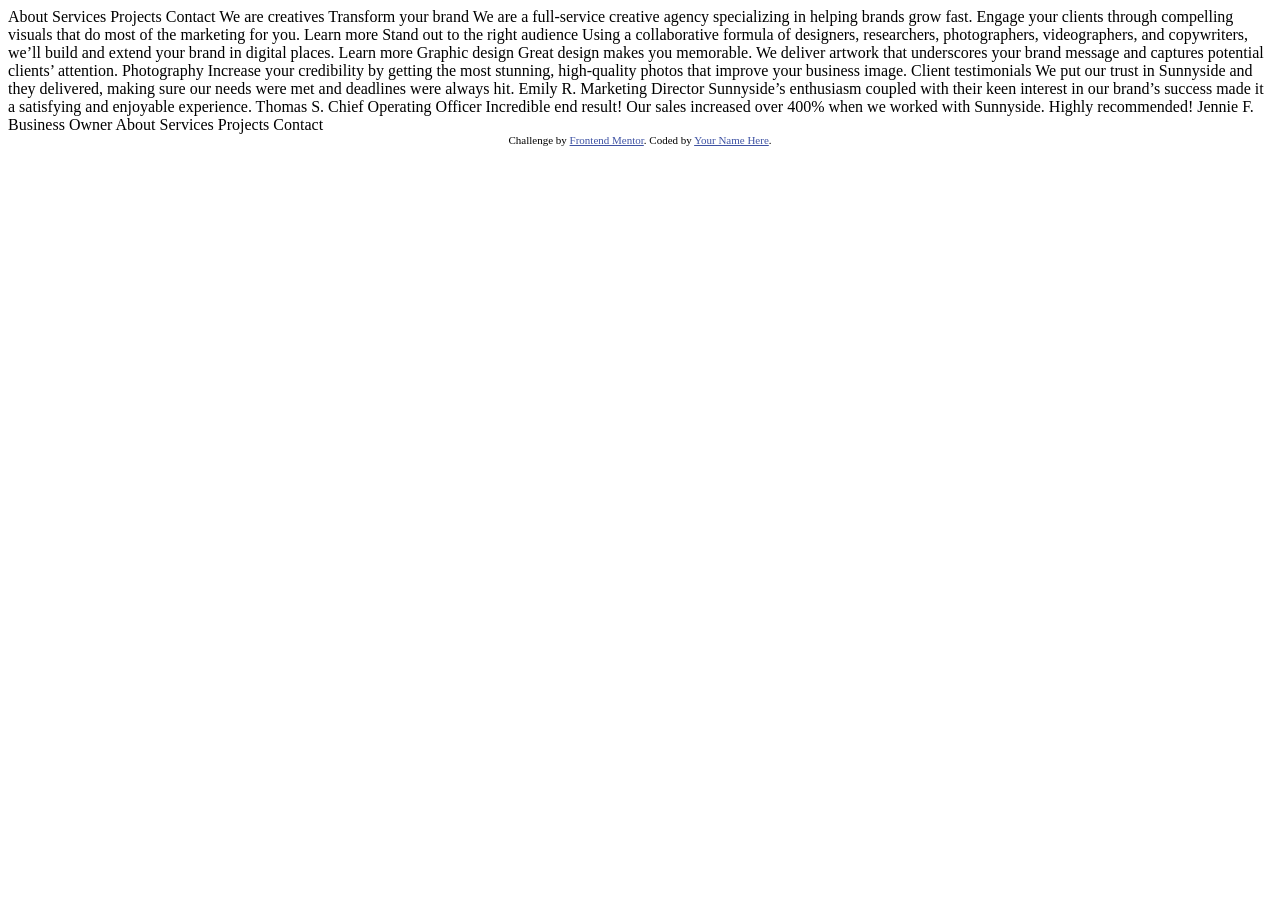
==== index.html @ 924236e4 "first commit" ====
<!DOCTYPE html>
<html lang="en">
<head>
  <meta charset="UTF-8">
  <meta name="viewport" content="width=device-width, initial-scale=1.0"> <!-- displays site properly based on user's device -->

  <link rel="icon" type="image/png" sizes="32x32" href="./images/favicon-32x32.png">
  
  <title>Frontend Mentor | Sunnyside agency landing page</title>

  <!-- Feel free to remove these styles or customise in your own stylesheet 👍 -->
  <style>
    .attribution { font-size: 0.6875rem; text-align: center; }
    .attribution a { color: hsl(228, 45%, 44%); }
  </style>
</head>
<body>
  About
  Services
  Projects
  Contact

  We are creatives

  Transform your brand

  We are a full-service creative agency specializing in helping brands grow fast. 
  Engage your clients through compelling visuals that do most of the marketing for you.

  Learn more

  Stand out to the right audience

  Using a collaborative formula of designers, researchers, photographers, videographers, and copywriters, we’ll build and extend your brand in digital places. 

  Learn more

  Graphic design
  Great design makes you memorable. We deliver artwork that underscores your brand message and captures potential clients’ attention.

  Photography
  Increase your credibility by getting the most stunning, high-quality photos that improve your business image.

  Client testimonials

  We put our trust in Sunnyside and they delivered, making sure our needs were met and deadlines were always hit.
  Emily R.
  Marketing Director

  Sunnyside’s enthusiasm coupled with their keen interest in our brand’s success made it a satisfying and enjoyable experience.
  Thomas S.
  Chief Operating Officer

  Incredible end result! Our sales increased over 400% when we worked with Sunnyside. Highly recommended!
  Jennie F.
  Business Owner

  About
  Services
  Projects
  Contact

  <footer class="attribution">
    Challenge by <a href="https://www.frontendmentor.io?ref=challenge">Frontend Mentor</a>. 
    Coded by <a href="#">Your Name Here</a>.
  </footer>
</body>
</html>
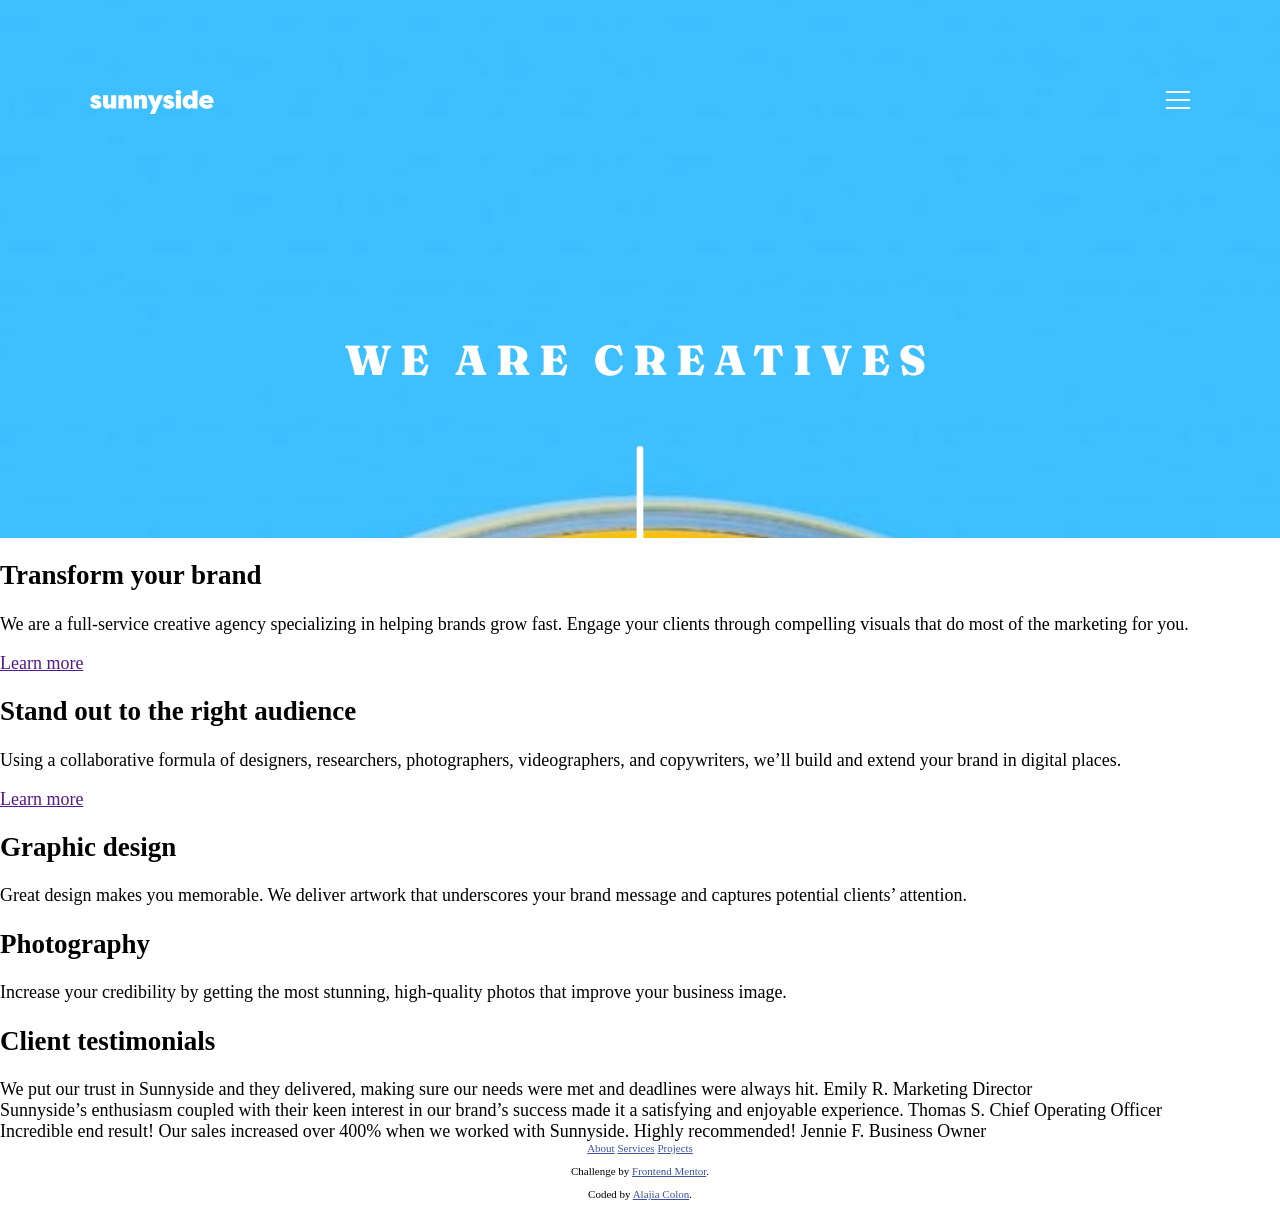
==== commit 2ce6f338: "feat: build initial responsive landing page structure style: adding styling for header section" ====
--- a/index.html
+++ b/index.html
@@ -5,6 +5,7 @@
   <meta name="viewport" content="width=device-width, initial-scale=1.0"> <!-- displays site properly based on user's device -->
 
   <link rel="icon" type="image/png" sizes="32x32" href="./images/favicon-32x32.png">
+  <link rel="stylesheet" href="./styles.css">
   
   <title>Frontend Mentor | Sunnyside agency landing page</title>
 
@@ -13,56 +14,98 @@
     .attribution { font-size: 0.6875rem; text-align: center; }
     .attribution a { color: hsl(228, 45%, 44%); }
   </style>
+
+  <link rel="preconnect" href="https://fonts.googleapis.com">
+  <link rel="preconnect" href="https://fonts.gstatic.com" crossorigin>
+  <link href="https://fonts.googleapis.com/css2?family=Barlow:ital,wght@0,100;0,200;0,300;0,400;0,500;0,600;0,700;0,800;0,900;1,100;1,200;1,300;1,400;1,500;1,600;1,700;1,800;1,900&family=Fraunces:ital,opsz,wght@0,9..144,100..900;1,9..144,100..900&display=swap" rel="stylesheet">
 </head>
 <body>
-  About
-  Services
-  Projects
-  Contact
+  <div class="main-container">
+    <div class="header-section">
+      <div class="logo-nav">
+        <img class="logo" src="images/logo.svg" alt="Sunnyside logo">
+        <button class="menu">
+          <img src="images/icon-hamburger.svg" alt="hamburger menu icon">
+        </button>
+        <nav>
+          <a href="">About</a>
+          <a href="">Services</a>
+          <a href="">Projects</a>
+          <button href="" id="contact">Contact</button>
+        </nav>
+      </div>
 
-  We are creatives
+      <header>
+        <h1>We are creatives</h1>
+        <img src="images/icon-arrow-down.svg" alt="Icon arrow pointing down">
+      </header>
+    </div>
+    
+  <main>
+    <section>
+      <h2>Transform your brand</h2>
+    
+      <p>
+        We are a full-service creative agency specializing in helping brands grow fast. Engage your clients through compelling visuals that do most of the marketing for you.
+      </p>
+      <a href="">Learn more</a>
+    </section>
+      
+    <section>
+      <h2>Stand out to the right audience</h2>
 
-  Transform your brand
+      <p>
+        Using a collaborative formula of designers, researchers, photographers, videographers, and copywriters, we’ll build and extend your brand in digital places. 
+      </p>
+      <a href="">Learn more</a>
+    </section>
+    
+    <section>
+      <h2>Graphic design</h2>
+      <p>
+        Great design makes you memorable. We deliver artwork that underscores your brand message and captures potential clients’ attention.
+      </p>
+    </section>
 
-  We are a full-service creative agency specializing in helping brands grow fast. 
-  Engage your clients through compelling visuals that do most of the marketing for you.
+    <section>
+      <h2>Photography</h2>
+      <p>
+        Increase your credibility by getting the most stunning, high-quality photos that improve your business image.
+      </p>
+    </section>
 
-  Learn more
+    <section>
+      <h2>Client testimonials</h2>
 
-  Stand out to the right audience
+      <article>
+        We put our trust in Sunnyside and they delivered, making sure our needs were met and deadlines were always hit.
+        Emily R.
+        Marketing Director
+      </article>
+      
+      <article>
+        Sunnyside’s enthusiasm coupled with their keen interest in our brand’s success made it a satisfying and enjoyable experience.
+        Thomas S.
+        Chief Operating Officer
+      </article>
+      
+      <article>
+        Incredible end result! Our sales increased over 400% when we worked with Sunnyside. Highly recommended!
+        Jennie F.
+        Business Owner
+      </article>
+    </section>
+  </main>
 
-  Using a collaborative formula of designers, researchers, photographers, videographers, and copywriters, we’ll build and extend your brand in digital places. 
-
-  Learn more
-
-  Graphic design
-  Great design makes you memorable. We deliver artwork that underscores your brand message and captures potential clients’ attention.
-
-  Photography
-  Increase your credibility by getting the most stunning, high-quality photos that improve your business image.
-
-  Client testimonials
-
-  We put our trust in Sunnyside and they delivered, making sure our needs were met and deadlines were always hit.
-  Emily R.
-  Marketing Director
-
-  Sunnyside’s enthusiasm coupled with their keen interest in our brand’s success made it a satisfying and enjoyable experience.
-  Thomas S.
-  Chief Operating Officer
-
-  Incredible end result! Our sales increased over 400% when we worked with Sunnyside. Highly recommended!
-  Jennie F.
-  Business Owner
-
-  About
-  Services
-  Projects
-  Contact
 
   <footer class="attribution">
-    Challenge by <a href="https://www.frontendmentor.io?ref=challenge">Frontend Mentor</a>. 
-    Coded by <a href="#">Your Name Here</a>.
+    <a href="">About</a>
+    <a href="">Services</a>
+    <a href="">Projects</a>
+    <p>Challenge by <a href="https://www.frontendmentor.io?ref=challenge">Frontend Mentor</a>.</p>
+    <p>Coded by <a href="#">Alajia Colon</a>.</p>
   </footer>
+  </div>
+  
 </body>
 </html>
--- a/styles.css
+++ b/styles.css
@@ -0,0 +1,73 @@
+*,
+*::before,
+*::after {
+	box-sizing: border-box;
+}
+
+:root {
+    --font-1: 900 56px/125% "Fraunces", serif;
+    --font-2: 900 42px/125% "Fraunces", serif;
+    --font-3: 900 40px/125% "Fraunces", serif;
+    --font-4: 900 32px/125% "Fraunces", serif;
+    --font-5: 900 28px/125% "Fraunces", serif;
+    --font-6: 900 20px/125% "Fraunces", serif;
+    --font-7: 900 18px/125% "Fraunces", serif;
+    --font-8: 900 15px/165% "Barlow", sans-serif;
+    --font-9: 600 20px/125% "Barlow", sans-serif;
+    --font-10: 600 18px/165% "Barlow", sans-serif;
+    --font-11: 600 16px/170% "Barlow", sans-serif;
+    --font-12: 600 14px/180% "Barlow", sans-serif;
+}
+
+body {
+	margin: 0;
+    background-color: #fff;
+    font-size: 18px;
+    color: black;
+}
+
+/* mobile columns */
+.main-container {
+    display: grid;
+    grid-template-columns: 1fr;
+}
+.header-section {
+    background-image: url(./images/mobile/image-header.jpg);
+    background-repeat: no-repeat;
+    background-size: 100%;
+    height: 538px;
+    background-position: center;
+    padding: 7%;
+}
+.logo-nav {
+    display: flex;
+    justify-content: space-between
+}
+.logo-nav nav {
+    display: none;
+}
+.menu {
+    appearance: none;
+    background: transparent;
+    border: 0; 
+    padding: 0;
+}
+header {
+    display: flex;
+    align-items: center;
+    justify-content: center;
+    flex-direction: column;
+    gap: 2rem;
+}
+h1 {
+    text-align: center;
+    text-transform: uppercase;
+    font: var(--font-2);
+    letter-spacing: 9px;
+    color: #fff;
+    margin-top: 20%;
+}
+header img {
+    display: flex;
+    width: 40px;
+}
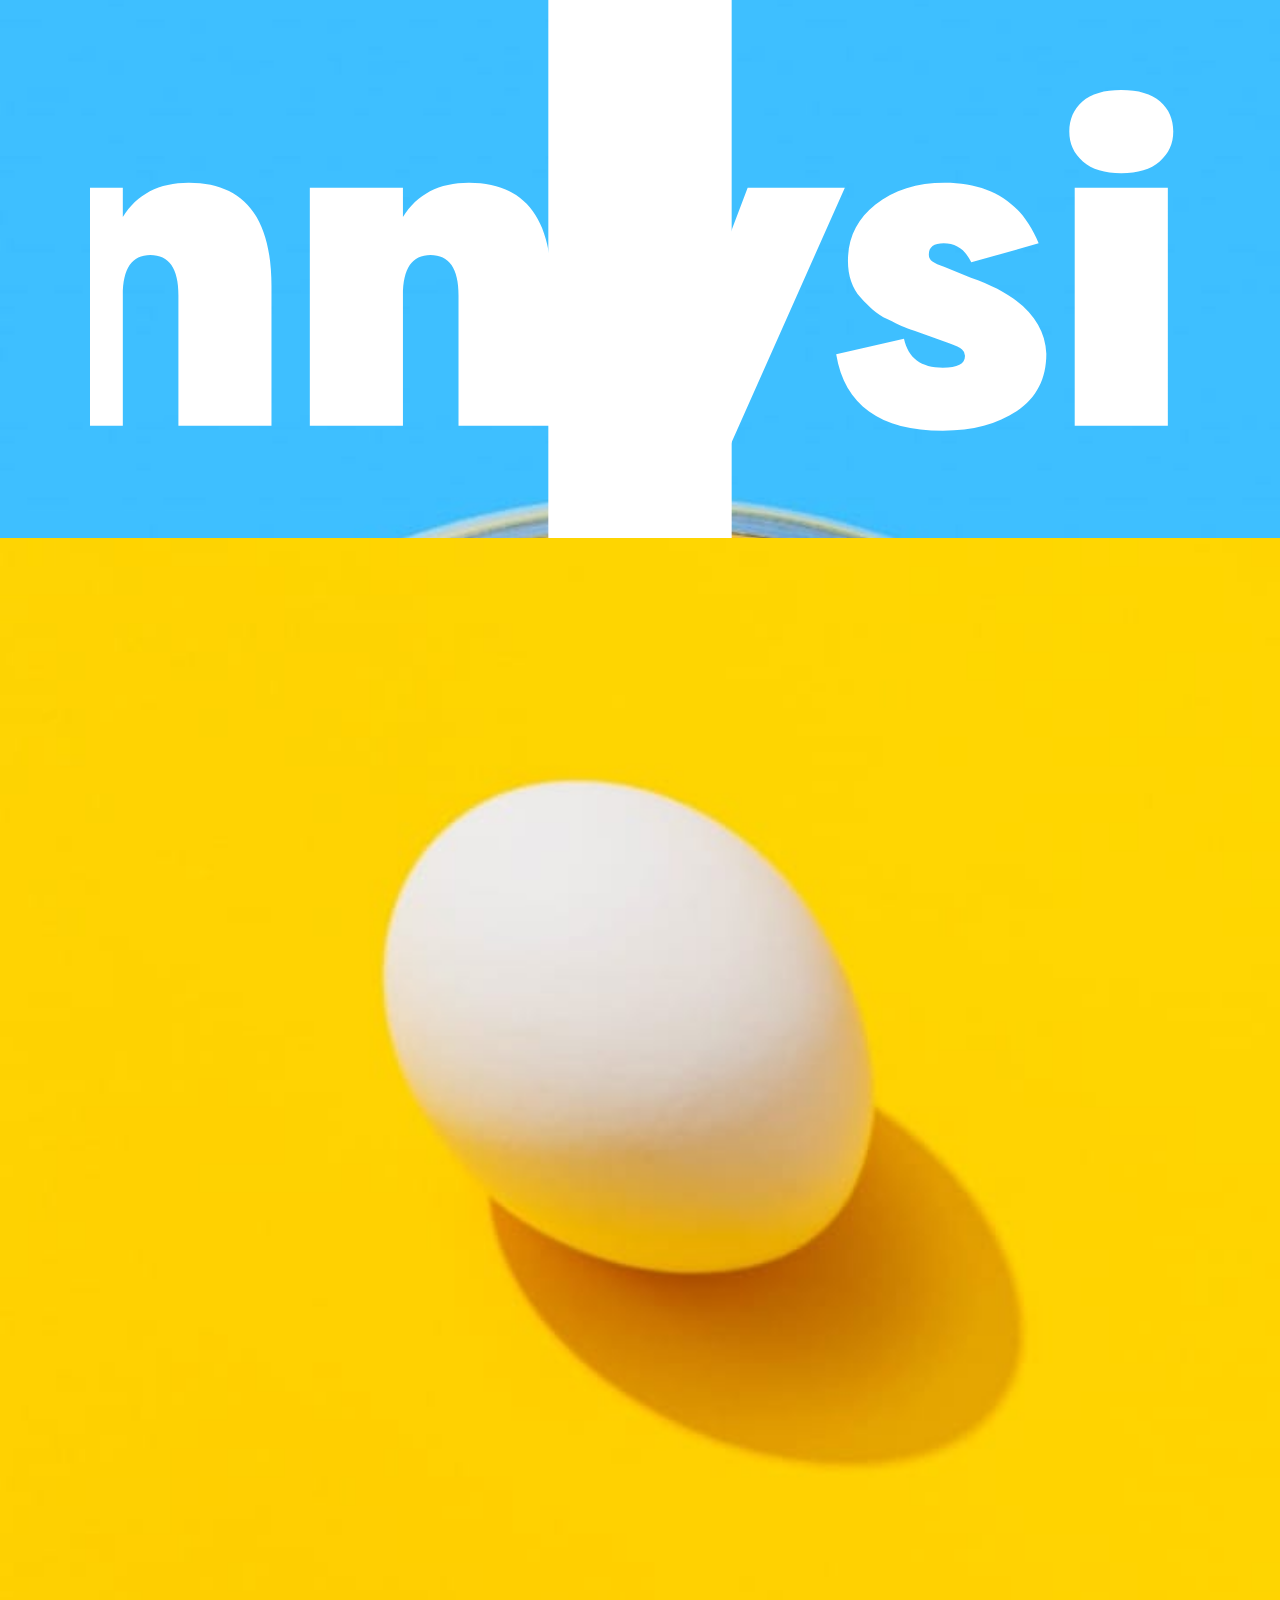
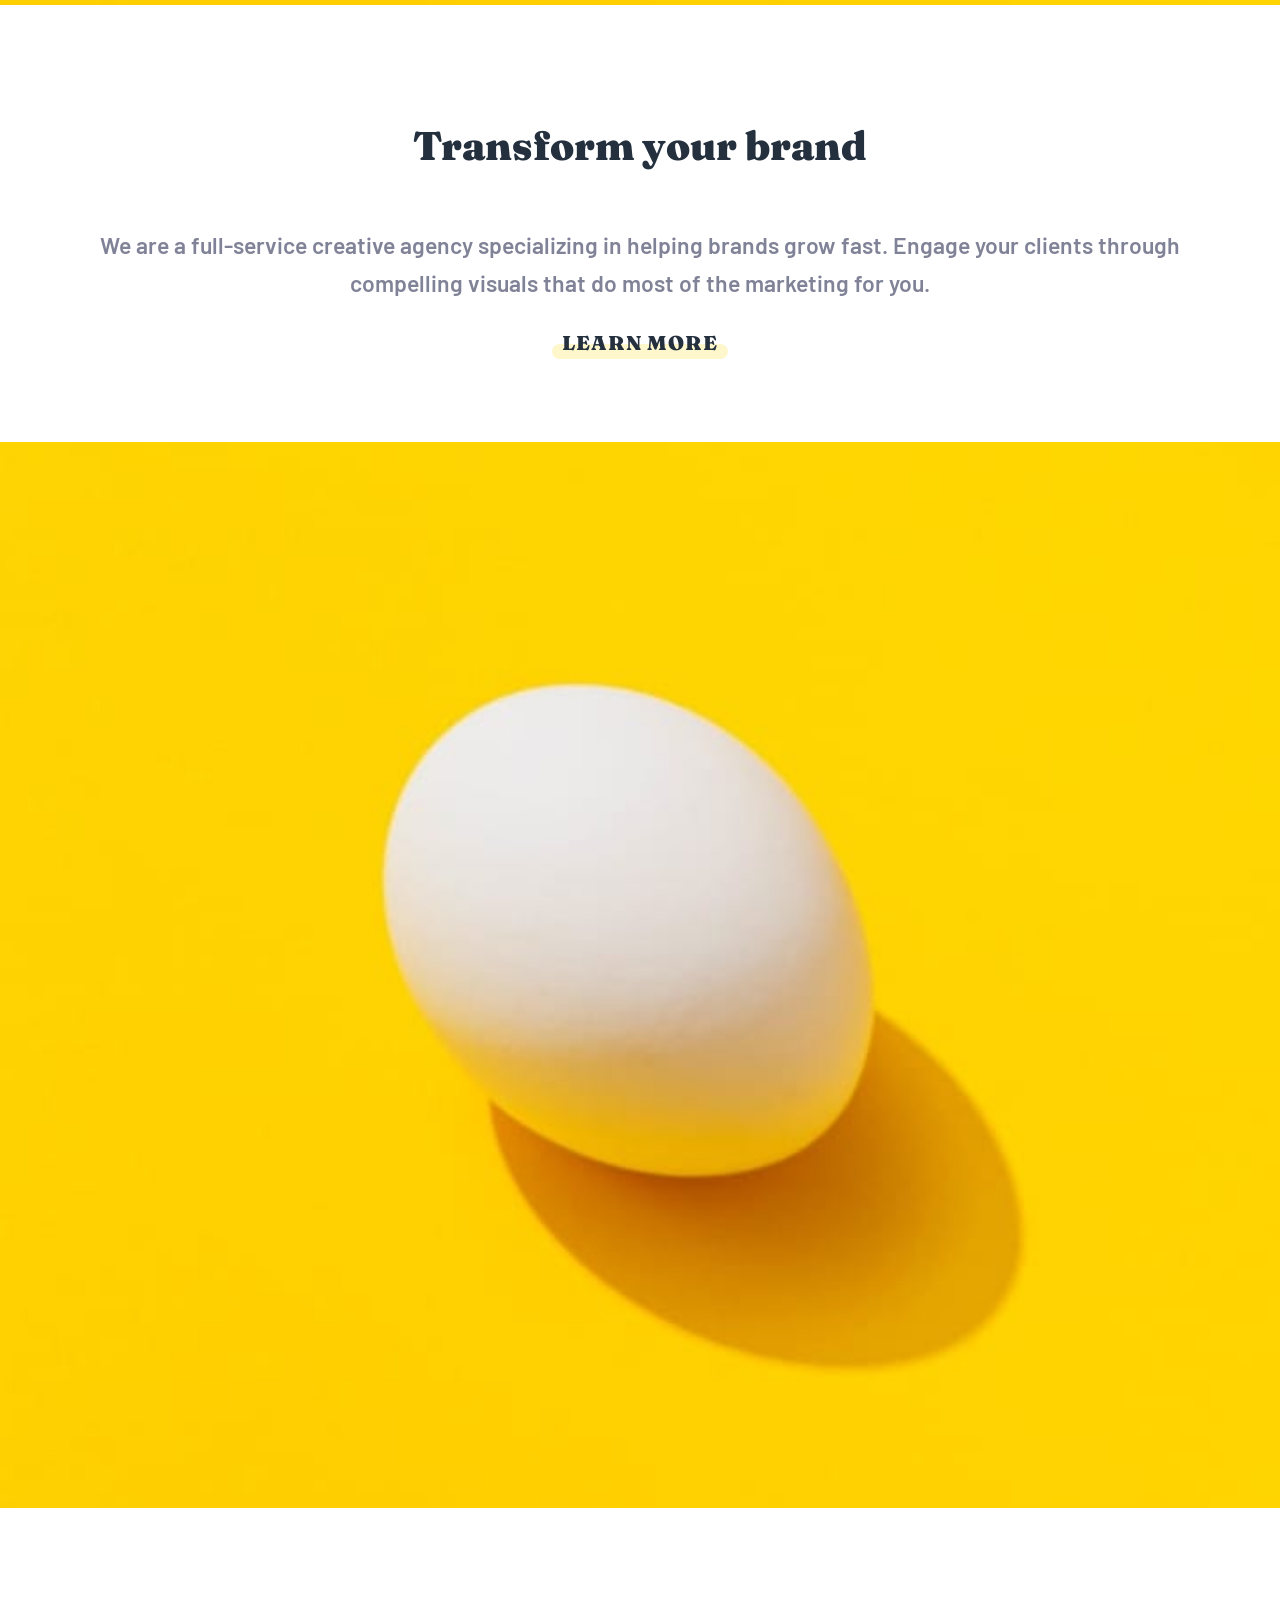
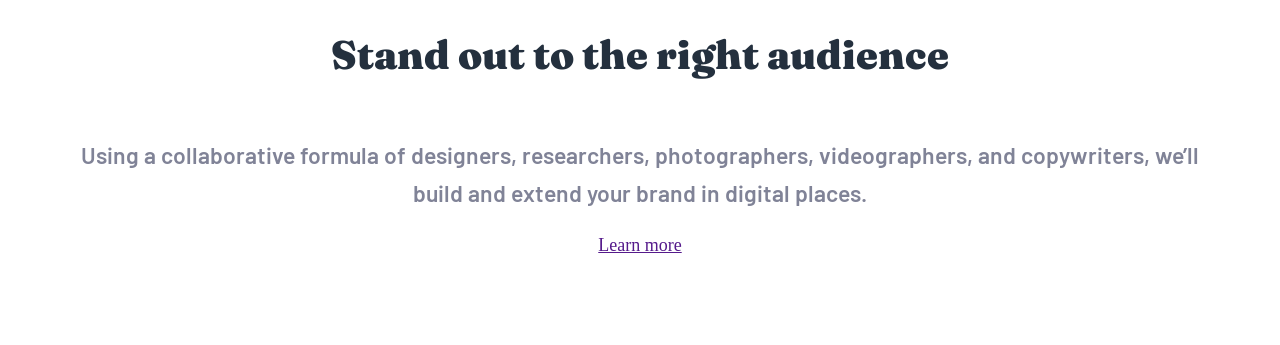
==== commit 565abc1b: "Changes and reformatting to the stylesheet and index.html" ====
--- a/index.html
+++ b/index.html
@@ -1,111 +1,89 @@
 <!DOCTYPE html>
 <html lang="en">
+
 <head>
-  <meta charset="UTF-8">
-  <meta name="viewport" content="width=device-width, initial-scale=1.0"> <!-- displays site properly based on user's device -->
+    <meta charset="UTF-8">
+    <meta name="viewport" content="width=device-width, initial-scale=1.0">
+    <!-- displays site properly based on user's device -->
 
-  <link rel="icon" type="image/png" sizes="32x32" href="./images/favicon-32x32.png">
-  <link rel="stylesheet" href="./styles.css">
-  
-  <title>Frontend Mentor | Sunnyside agency landing page</title>
+    <link rel="icon" type="image/png" sizes="32x32" href="./images/favicon-32x32.png">
+    <link rel="stylesheet" href="./styles.css">
 
-  <!-- Feel free to remove these styles or customise in your own stylesheet 👍 -->
-  <style>
-    .attribution { font-size: 0.6875rem; text-align: center; }
-    .attribution a { color: hsl(228, 45%, 44%); }
-  </style>
+    <title>Frontend Mentor | Sunnyside agency landing page</title>
 
-  <link rel="preconnect" href="https://fonts.googleapis.com">
-  <link rel="preconnect" href="https://fonts.gstatic.com" crossorigin>
-  <link href="https://fonts.googleapis.com/css2?family=Barlow:ital,wght@0,100;0,200;0,300;0,400;0,500;0,600;0,700;0,800;0,900;1,100;1,200;1,300;1,400;1,500;1,600;1,700;1,800;1,900&family=Fraunces:ital,opsz,wght@0,9..144,100..900;1,9..144,100..900&display=swap" rel="stylesheet">
+    <!-- Feel free to remove these styles or customise in your own stylesheet 👍 -->
+    <style>
+        .attribution {
+            font-size: 0.6875rem;
+            text-align: center;
+        }
+
+        .attribution a {
+            color: hsl(228, 45%, 44%);
+        }
+    </style>
+
+    <link rel="preconnect" href="https://fonts.googleapis.com">
+    <link rel="preconnect" href="https://fonts.gstatic.com" crossorigin>
+    <link
+        href="https://fonts.googleapis.com/css2?family=Barlow:ital,wght@0,100;0,200;0,300;0,400;0,500;0,600;0,700;0,800;0,900;1,100;1,200;1,300;1,400;1,500;1,600;1,700;1,800;1,900&family=Fraunces:ital,opsz,wght@0,9..144,100..900;1,9..144,100..900&display=swap"
+        rel="stylesheet">
 </head>
+
 <body>
-  <div class="main-container">
-    <div class="header-section">
-      <div class="logo-nav">
-        <img class="logo" src="images/logo.svg" alt="Sunnyside logo">
-        <button class="menu">
-          <img src="images/icon-hamburger.svg" alt="hamburger menu icon">
-        </button>
-        <nav>
-          <a href="">About</a>
-          <a href="">Services</a>
-          <a href="">Projects</a>
-          <button href="" id="contact">Contact</button>
-        </nav>
-      </div>
+    <main>
+        <section class="heading">
+            <div class="logo-nav">
+                <img class="logo" src="images/logo.svg" alt="Sunnyside logo">
+                <button class="menu">
+                    <img src="images/icon-hamburger.svg" alt="hamburger menu icon">
+                </button>
+                <nav>
+                    <a href="">About</a>
+                    <a href="">Services</a>
+                    <a href="">Projects</a>
+                    <button href="" id="contact">Contact</button>
+                </nav>
+            </div>
+            <header class="hero">
+                <h1 class="hero-title">We are creatives</h1>
+                <img src="images/icon-arrow-down.svg" alt="Icon arrow pointing down">
+            </header>
+        </section>
+        <section class="transform">
+            <picture id="transform_picture">
+                <!-- Loaded on screens 800px wide or larger -->
+                <source media="(min-width: 641px)" srcset="images/desktop/image-transform.jpg">
+                
+                <!-- Fallback image used for mobile or unsupported browsers -->
+                <img src="images/mobile/image-transform.jpg" alt="Egg with yellow background" loading="lazy">
+            </picture>
 
-      <header>
-        <h1>We are creatives</h1>
-        <img src="images/icon-arrow-down.svg" alt="Icon arrow pointing down">
-      </header>
-    </div>
-    
-  <main>
-    <section>
-      <h2>Transform your brand</h2>
-    
-      <p>
-        We are a full-service creative agency specializing in helping brands grow fast. Engage your clients through compelling visuals that do most of the marketing for you.
-      </p>
-      <a href="">Learn more</a>
-    </section>
-      
-    <section>
-      <h2>Stand out to the right audience</h2>
+            <div class="transform_text text">
+                <h2>Transform your brand</h2>
+            
+                <p>
+                We are a full-service creative agency specializing in helping brands grow fast. Engage your clients through compelling visuals that do most of the marketing for you.
+                </p>
+                <a href="" class="learn-more"><span>Learn more</span></a>
+            </div>
+        </section>
+        <section class="stand-out">
+            <picture id="transform_picture">
+                <!-- Loaded on screens 800px wide or larger -->
+                <source media="(min-width: 641px)" srcset="images/desktop/image-transform.jpg">
+                
+                <!-- Fallback image used for mobile or unsupported browsers -->
+                <img src="images/mobile/image-stand-out.jpg" alt="Coral colored cup with coral background" loading="lazy">
+            </picture>
 
-      <p>
-        Using a collaborative formula of designers, researchers, photographers, videographers, and copywriters, we’ll build and extend your brand in digital places. 
-      </p>
-      <a href="">Learn more</a>
-    </section>
-    
-    <section>
-      <h2>Graphic design</h2>
-      <p>
-        Great design makes you memorable. We deliver artwork that underscores your brand message and captures potential clients’ attention.
-      </p>
-    </section>
-
-    <section>
-      <h2>Photography</h2>
-      <p>
-        Increase your credibility by getting the most stunning, high-quality photos that improve your business image.
-      </p>
-    </section>
-
-    <section>
-      <h2>Client testimonials</h2>
-
-      <article>
-        We put our trust in Sunnyside and they delivered, making sure our needs were met and deadlines were always hit.
-        Emily R.
-        Marketing Director
-      </article>
-      
-      <article>
-        Sunnyside’s enthusiasm coupled with their keen interest in our brand’s success made it a satisfying and enjoyable experience.
-        Thomas S.
-        Chief Operating Officer
-      </article>
-      
-      <article>
-        Incredible end result! Our sales increased over 400% when we worked with Sunnyside. Highly recommended!
-        Jennie F.
-        Business Owner
-      </article>
-    </section>
-  </main>
-
-
-  <footer class="attribution">
-    <a href="">About</a>
-    <a href="">Services</a>
-    <a href="">Projects</a>
-    <p>Challenge by <a href="https://www.frontendmentor.io?ref=challenge">Frontend Mentor</a>.</p>
-    <p>Coded by <a href="#">Alajia Colon</a>.</p>
-  </footer>
-  </div>
-  
-</body>
-</html>+            <div class="stand-out text">
+                <h2>Stand out to the right audience</h2>
+                <p>
+                    Using a collaborative formula of designers, researchers, photographers, videographers, and copywriters, we’ll build and extend your brand in digital places. 
+                </p>
+                <a href="">Learn more</a>
+            </div>
+        </section>
+    </main>
+</body>
--- a/styles.css
+++ b/styles.css
@@ -5,20 +5,24 @@
 }
 
 :root {
-    --font-1: 900 56px/125% "Fraunces", serif;
-    --font-2: 900 42px/125% "Fraunces", serif;
+    --font-1: 900 76px/125% "Fraunces", serif;
+    --font-2: 900 56px/125% "Fraunces", serif;
     --font-3: 900 40px/125% "Fraunces", serif;
-    --font-4: 900 32px/125% "Fraunces", serif;
+    --font-4: 900 40px/125% "Fraunces", serif;
     --font-5: 900 28px/125% "Fraunces", serif;
     --font-6: 900 20px/125% "Fraunces", serif;
     --font-7: 900 18px/125% "Fraunces", serif;
-    --font-8: 900 15px/165% "Barlow", sans-serif;
+    --font-8: 900 20px/165% "Fraunces", sans-serif;
     --font-9: 600 20px/125% "Barlow", sans-serif;
-    --font-10: 600 18px/165% "Barlow", sans-serif;
+    --font-10: 600 23px/165% "Barlow", sans-serif;
     --font-11: 600 16px/170% "Barlow", sans-serif;
     --font-12: 600 14px/180% "Barlow", sans-serif;
+    --color-grey950: #24303E;
+    --color-grey600: #5B636D;
+    --color-grey550: #808397;
+    --color-grey400: #A7AAAD;
+    --color-yellow500: #FAD400;
 }
-
 body {
 	margin: 0;
     background-color: #fff;
@@ -26,12 +30,12 @@
     color: black;
 }
 
-/* mobile columns */
-.main-container {
+main {
     display: grid;
-    grid-template-columns: 1fr;
+    grid-template-columns: minmax(0, 1fr);
 }
-.header-section {
+
+.heading {
     background-image: url(./images/mobile/image-header.jpg);
     background-repeat: no-repeat;
     background-size: 100%;
@@ -57,7 +61,11 @@
     align-items: center;
     justify-content: center;
     flex-direction: column;
-    gap: 2rem;
+    /* gap: 2rem; */
+}
+header img {
+    display: flex;
+    width: 40px;
 }
 h1 {
     text-align: center;
@@ -65,9 +73,61 @@
     font: var(--font-2);
     letter-spacing: 9px;
     color: #fff;
-    margin-top: 20%;
+    margin-top: 15%;
+    padding-inline: 2rem;
 }
-header img {
+h2 {
+    text-align: center;
+    font: var(--font-4);
+    color: var(--color-grey950);
+}
+p {
+    text-align: center;
+    font: var(--font-10);
+    color: var(--color-grey550);
+}
+section {
+    display: grid;
+    grid-template-columns: 1fr;
+    grid-auto-rows: minmax(437px, auto);
+}
+section img {
+    width: 100%;
+    object-fit: cover;
+    height: auto;
+    display: block;
+}
+.text {
     display: flex;
-    width: 40px;
+    flex-direction: column;
+    align-items: center;
+    justify-content: center;
+    padding: 6%;
+}
+.learn-more {
+    text-decoration: none;
+    position: relative;
+    display: inline-block;
+    font: var(--font-8);
+    color: var(--color-grey950);
+    text-transform: uppercase;
+    letter-spacing: 1px;
+}
+.learn-more::after {
+    content: "";
+    position: absolute;
+    border-radius: 999px;
+    height: 15px;
+    width: 11rem;
+    bottom: 0px;
+    left: -10px;
+    z-index: 0;
+    opacity: 0.2;
+}
+.learn-more span {
+    z-index: 1;
+    position: relative;
+}
+.transform .learn-more::after {
+    background-color: var(--color-yellow500);
 }
